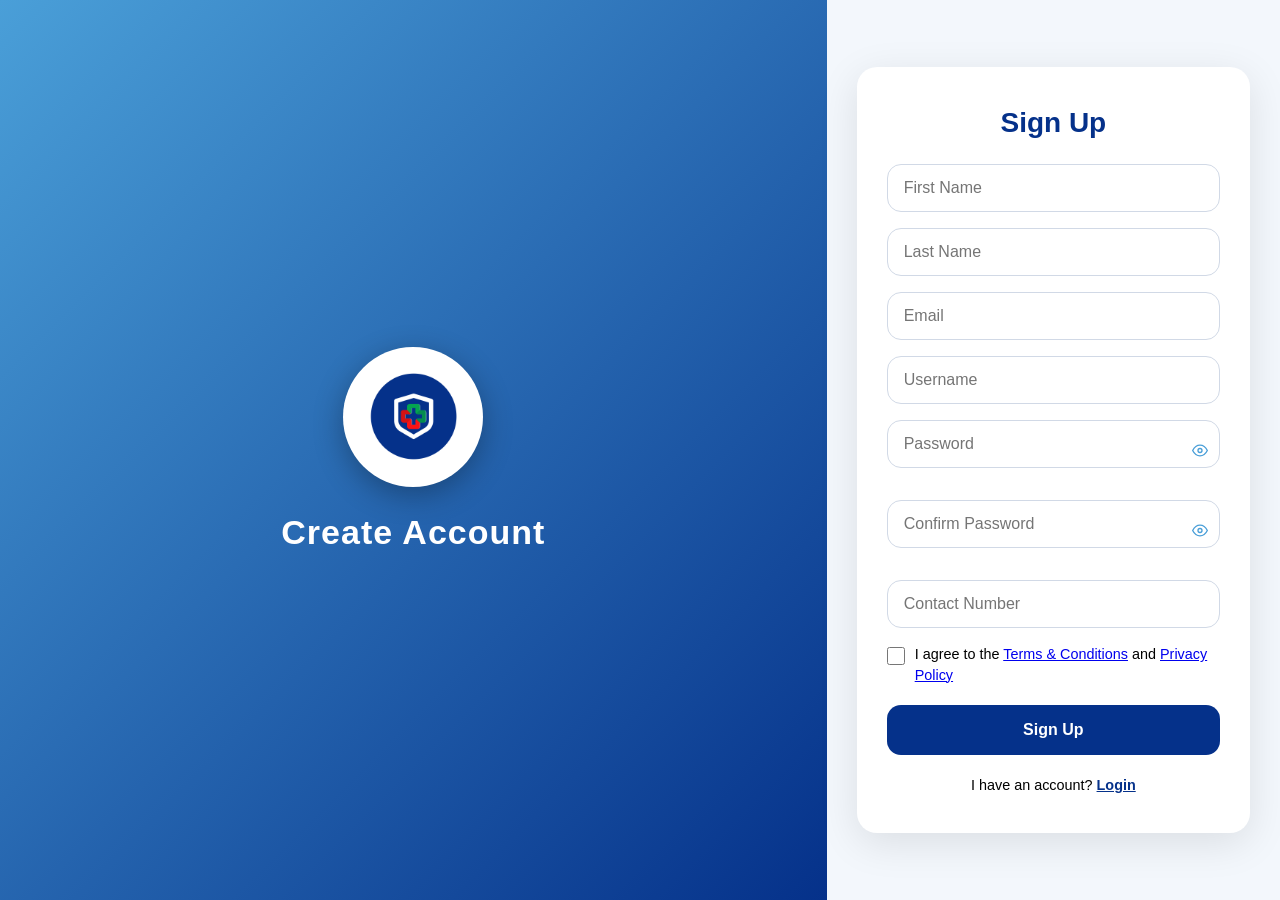
==== Medisafe_04-05-26 (Test)/Medisafe_web/index.html @ 57cc68f5 "Add files via upload" ====
<!DOCTYPE html>
<html lang="en">
<head>
  <meta charset="UTF-8">
  <meta name="viewport" content="width=device-width, initial-scale=1.0">
  <title>MediSafe Sign Up</title>
  <link rel="stylesheet" href="signup_page.css">
</head>
<body>
  <div class="container">
    <!-- LEFT SIDE -->
    <div class="left-side">
      <img src="assets/image.jpg" alt="MediSafe Logo" class="logo">
      <h1 class="left-title">Create Account</h1>
    </div>

    <!-- RIGHT SIDE -->
    <div class="right-side">
      
      <!-- Verification modal -->
      <div id="verification-modal" style="display: none; position: fixed; top: 0; left: 0; width: 100%; height: 100%; background: rgba(0, 0, 0, 0.5); z-index: 1000; justify-content: center; align-items: center;">
        <div style="background: white; padding: 30px; border-radius: 10px; text-align: center; width: 350px; position: relative;">
          <button id="close-modal" style="position: absolute; top: 10px; right: 10px; background: none; border: none; font-size: 20px; cursor: pointer;">&times;</button>
          <h2>Verify Your Email</h2>
          <p>Enter the 6-digit code sent to <strong id="verification-email"></strong></p>
          <input type="text" id="verification-code" placeholder="000000" maxlength="6" style="font-size: 24px; letter-spacing: 5px; text-align: center; width: 100%; padding: 10px; margin: 15px 0; border: 2px solid #ddd; border-radius: 5px;">
          <button id="verify-btn" style="width: 100%; padding: 10px; background: #4CAF50; color: white; border: none; border-radius: 5px; cursor: pointer; font-size: 16px;">Verify</button>
          <p style="margin-top: 15px; font-size: 12px; color: #999;">Didn't receive the code? <button type="button" id="resend-btn" style="background: none; border: none; color: #3A86FF; cursor: pointer; text-decoration: underline;">Resend</button></p>
        </div>
      </div>

      <div class="signup-card">
        <h2 class="signup-title">Sign Up</h2>
        <form id="signup-form">
          <input type="text" placeholder="First Name" name="firstName" required>
          <input type="text" placeholder="Last Name" name="lastName" required>
          <input type="email" placeholder="Email" name="email" id="email" required>
          <input type="text" placeholder="Username" name="username" required minlength="4">

          <div class="password-field">
            <input type="password" placeholder="Password" name="password" id="password" required>
            <button type="button" id="password-toggle" class="toggle-password" aria-label="Show password" data-showing="false">
              <svg width="16" height="16" viewBox="0 0 24 24" fill="none" xmlns="http://www.w3.org/2000/svg">
                <path d="M1 12C1 12 5 4 12 4C19 4 23 12 23 12C23 12 19 20 12 20C5 20 1 12 1 12Z" stroke="currentColor" stroke-width="2" stroke-linecap="round" stroke-linejoin="round"/>
                <circle cx="12" cy="12" r="3" stroke="currentColor" stroke-width="2"/>
              </svg>
            </button>
          </div>


          <div class="password-field">
            <input type="password" placeholder="Confirm Password" name="confirmPassword" id="confirmPassword" required>
            <button type="button" id="confirm-toggle" class="toggle-password" aria-label="Show password" data-showing="false">
              <svg width="16" height="16" viewBox="0 0 24 24" fill="none" xmlns="http://www.w3.org/2000/svg">
                <path d="M1 12C1 12 5 4 12 4C19 4 23 12 23 12C23 12 19 20 12 20C5 20 1 12 1 12Z" stroke="currentColor" stroke-width="2" stroke-linecap="round" stroke-linejoin="round"/>
                <circle cx="12" cy="12" r="3" stroke="currentColor" stroke-width="2"/>
              </svg>
            </button>
          </div>


          <input type="tel" placeholder="Contact Number" name="contact" required>

          <!-- Aligned checkbox with links -->
          <label class="agree-label">
            <input type="checkbox" id="agree" required>
            <div class="agree-label-text">
              I agree to the 
              <a href="terms.html" target="_blank">Terms & Conditions</a> 
              and 
              <a href="privacy.html" target="_blank">Privacy Policy</a>
            </div>
          </label>


          <button type="submit" class="signup-btn">Sign Up</button>
        </form>

        <p class="login-text">
          I have an account? <a href="login_page.html">Login</a>
        </p>
      </div>
    </div>
  </div>

  <script type="module">
    import { supabase } from './assets/supabaseClient.js';

    let userEmail = '';
    let userData = {};

    const openEye = '<svg width="16" height="16" viewBox="0 0 24 24" fill="none" xmlns="http://www.w3.org/2000/svg"><path d="M1 12C1 12 5 4 12 4C19 4 23 12 23 12C23 12 19 20 12 20C5 20 1 12 1 12Z" stroke="currentColor" stroke-width="2" stroke-linecap="round" stroke-linejoin="round"/><circle cx="12" cy="12" r="3" stroke="currentColor" stroke-width="2"/></svg>';
    const closedEye = '<svg width="16" height="16" viewBox="0 0 24 24" fill="none" xmlns="http://www.w3.org/2000/svg"><path d="M2.99902 3L20.999 21M9.8433 9.91364C9.32066 10.4536 8.99902 11.1892 8.99902 12C8.99902 13.6569 10.3422 15 12 15C12.8215 15 13.5667 14.669 14.1086 14.133M6.49902 6.64715C4.59972 7.90034 3.15305 9.78394 2.45703 12C3.73128 16.0571 7.52159 19 11.9992 19C13.9881 19 15.8414 18.4194 17.3988 17.4184M10.999 5.04939C11.328 5.01673 11.6617 5 11.9992 5C16.4769 5 20.2672 7.94291 21.5414 12C21.2607 12.894 20.8577 13.7338 20.3522 14.5" stroke="currentColor" stroke-width="2" stroke-linecap="round" stroke-linejoin="round"/></svg>';

    // Toggle password visibility
    function togglePassword(id) {
      console.log('Toggle clicked for', id);
      const input = document.getElementById(id);
      const button = document.querySelector('#' + id + ' + .toggle-password');
      const isShowing = button.getAttribute('data-showing') === 'true';
      
      input.type = isShowing ? 'password' : 'text';
      button.innerHTML = isShowing ? openEye : closedEye;
      button.setAttribute('data-showing', !isShowing);
      button.setAttribute('aria-label', isShowing ? 'Show password' : 'Hide password');
    }


    function configurePasswordToggle(fieldId) {
      const input = document.getElementById(fieldId);
      const button = document.querySelector('#' + fieldId + ' + .toggle-password');
      if (!input || !button) return;

      // Set initial state
      button.innerHTML = openEye;
      button.setAttribute('data-showing', 'false');
      button.style.display = 'block';
      button.setAttribute('aria-label', 'Show password');

      // Add click listener
      button.addEventListener('click', () => togglePassword(fieldId));

      // Hide button if empty
      const updateVisibility = () => {
        button.style.display = input.value.trim() ? 'block' : 'none';
      };
      input.addEventListener('input', updateVisibility);
    }

    configurePasswordToggle('password');
    configurePasswordToggle('confirmPassword');


    // Hide verification modal
    function hideVerificationModal() {
      document.getElementById('verification-modal').style.display = 'none';
      document.getElementById('signup-form').style.display = 'block';
    }

    // ================================
    // INSERT ROW INTO CUSTOM users TABLE
    // Called after OTP is verified successfully.
    // This is the missing step — Supabase Auth signup does NOT
    // automatically add a row to your custom users table.
    // ================================
    async function insertUserRow(email, firstName, lastName, contact) {
      try {
        // Check first if a row already exists for this email
        const { data: existing } = await supabase
          .from('users')
          .select('id')
          .eq('email', email)
          .single();

        if (existing) {
          // Row already exists — no need to insert again
          console.log('✅ User row already exists in users table:', existing.id);
          return existing.id;
        }
      } catch (_) {
        // .single() throws if no row found — that's fine, proceed to insert
      }

      // ✅ Insert new row into users table
      const { data, error } = await supabase
        .from('users')
        .insert([{
          email        : email,
          first_name   : firstName,
          last_name    : lastName,
          phone_number : contact,
          auth_provider: 'manual',
          is_verified  : true,
          profile_image: null
        }])
        .select('id')
        .single();

      if (error) {
        console.error('❌ Failed to insert user row:', error.message);
        return null;
      }

      console.log('✅ User row inserted into users table. id:', data.id);
      return data.id;
    }

    // Sign Up form submission using Supabase
    document.getElementById('signup-form').addEventListener('submit', async function(e) {
      e.preventDefault();

      const agree = document.getElementById('agree').checked;
      if (!agree) {
        alert('Please agree to the terms.');
        return;
      }

      const email = document.getElementById('email').value;
      const password = document.getElementById('password').value;
      const confirmPassword = document.getElementById('confirmPassword').value;
      const firstName = this.elements.firstName.value;
      const lastName = this.elements.lastName.value;
      const username = this.elements.username.value;
      const contact = this.elements.contact.value;

      if (!email || !password || !firstName || !lastName || !username || !contact) {
        alert('Please fill in all fields.');
        return;
      }

      if (password !== confirmPassword) {
        alert('Passwords do not match.');
        return;
      }

      // Store user data for later
      userData = { firstName, lastName, username, contact };
      userEmail = email;

      // Sign up with email and password
      const { data, error } = await supabase.auth.signUp({ 
        email, 
        password,
        options: {
          data: {
            first_name: firstName,
            last_name: lastName,
            username: username,
            contact_number: contact
          }
        }
      });
      console.log('SignUp response:', data, error);
      if (error) {
        alert('Signup error: ' + error.message);
        return;
      }

      // If email already confirmed (rare case)
      if (data.user && data.user.email_confirmed_at) {
        console.log('Email already confirmed, inserting user row and redirecting...');

        // ✅ Insert into users table
        const newId = await insertUserRow(email, firstName, lastName, contact);
        if (newId) {
          localStorage.setItem('currentUserEmail', email);
          localStorage.setItem('currentUserId',    String(newId));
        }

        alert('Account created! Logging you in...');
        window.location.href = 'dashboard_page.html';
      } else {
        console.log('Email not confirmed, showing OTP modal...');
        document.getElementById('verification-email').textContent = email;
        const modal = document.getElementById('verification-modal');
        modal.style.display        = 'flex';
        modal.style.justifyContent = 'center';
        modal.style.alignItems     = 'center';
        document.getElementById('signup-form').style.display = 'none';
      }
    });

    // Verify OTP code
    document.getElementById('verify-btn').addEventListener('click', async function() {
      const code = document.getElementById('verification-code').value;

      if (!code || code.length !== 6) {
        alert('Please enter a valid 6-digit code.');
        return;
      }

      const { data, error } = await supabase.auth.verifyOtp({
        email: userEmail,
        token: code,
        type : 'signup'
      });

      if (error) {
        alert('Verification error: ' + error.message);
        return;
      }

      // ✅ Insert row into your custom users table NOW that email is verified
      const newId = await insertUserRow(
        userEmail,
        userData.firstName,
        userData.lastName,
        userData.contact
      );

      // ✅ Save session so profile_page.js and profile_sync.js can load the profile
      localStorage.setItem('currentUserEmail', userEmail);
      if (newId) {
        localStorage.setItem('currentUserId', String(newId));
      }

      alert('Email verified! Logging you in...');
      window.location.href = 'dashboard_page.html';
    });

    // Resend verification code
    document.getElementById('resend-btn').addEventListener('click', async function(e) {
      e.preventDefault();
      const { error } = await supabase.auth.resend({ type: 'signup', email: userEmail });
      if (error) {
        alert('Resend error: ' + error.message);
        return;
      }
      alert('Code resent to ' + userEmail);
    });

    // Close modal
    document.getElementById('close-modal').addEventListener('click', function() {
      hideVerificationModal();
    });
  </script>
</body>
</html>
---- Medisafe_04-05-26 (Test)/Medisafe_web/signup_page.css ----
/* Reset */
* {
  margin: 0;
  padding: 0;
  box-sizing: border-box;
  font-family: 'Poppins', sans-serif;
}

/* Container full viewport */
html, body {
  height: 100%;
  width: 100%;
  background-color: #f3f7fc;
}

.container {
  display: flex;
  height: 100vh;
  width: 100vw;
}

/* LEFT SIDE */
.left-side {
  flex: 2;
  background: linear-gradient(135deg, #4a9fd8, #05318a);
  color: #fff;
  display: flex;
  flex-direction: column;
  align-items: center;
  justify-content: center;
  text-align: center;
  padding: 40px 20px;
}

.left-side .logo {
  width: 140px;
  height: 140px;
  border-radius: 50%;
  background-color: #fff;
  padding: 15px;
  object-fit: contain;
  margin-bottom: 25px;
  box-shadow: 0 8px 30px rgba(0, 0, 0, 0.3);
}

.left-side .left-title {
  font-size: 34px;
  font-weight: 700;
  line-height: 1.2;
  letter-spacing: 1px;
}

/* RIGHT SIDE */
.right-side {
  flex: 1;
  display: flex;
  justify-content: center;
  align-items: center;
  padding: 50px 30px;
  background-color: #f3f7fc;
}

/* SIGNUP CARD */
.signup-card {
  background-color: #fff;
  width: 100%;
  max-width: 420px;
  border-radius: 20px;
  padding: 40px 30px;
  box-shadow: 0 10px 40px rgba(0,0,0,0.1);
  transition: transform 0.3s, box-shadow 0.3s;
}

.signup-card:hover {
  transform: translateY(-5px);
  box-shadow: 0 15px 50px rgba(0,0,0,0.15);
}

.signup-title {
  font-size: 28px;
  font-weight: 700;
  text-align: center;
  margin-bottom: 25px;
  color: #05318a;
}

/* INPUTS - FIXED TO INCLUDE EMAIL */
.signup-card input[type="text"],
.signup-card input[type="email"],
.signup-card input[type="password"],
.signup-card input[type="tel"] {
  width: 100%;
  padding: 14px 16px;
  margin-bottom: 16px;
  border: 1px solid #d1d9e6;
  border-radius: 14px;
  font-size: 1rem;
  outline: none;
  transition: 0.3s;
}

.signup-card input[type="text"]:focus,
.signup-card input[type="email"]:focus,
.signup-card input[type="password"]:focus,
.signup-card input[type="tel"]:focus {
  border-color: #4a9fd8;
  box-shadow: 0 0 8px rgba(74, 159, 216, 0.3);
}

/* PASSWORD FIELD TOGGLE */
.password-field {
  position: relative;
  margin-bottom: 16px;
}

.password-field input {
  margin-bottom: 0;
  padding-right: 60px;
}

.password-field .toggle-password {
  position: absolute;
  right: 12px;
  top: 50%;
  transform: translateY(-50%);
  border: none;
  background: none;
  cursor: pointer;
  color: #4a9fd8;
  font-weight: 600;
  font-size: 0.9rem;
  transition: color 0.3s;
}

.password-field .toggle-password:hover {
  color: #05318a;
}

/* CHECKBOX ALIGNMENT */
.agree-label {
  display: flex;
  align-items: flex-start;
  gap: 10px;
  font-size: 0.9rem;
  margin-bottom: 20px;
  line-height: 1.4;
}

.agree-label input[type="checkbox"] {
  margin-top: 3px;
  flex-shrink: 0;
  width: 18px;
  height: 18px;
  cursor: pointer;
}

.agree-label-text {
  flex: 1;
}

.agree-label span {
  text-decoration: underline;
  color: #05318a;
  cursor: pointer;
  transition: color 0.3s;
}

.agree-label span:hover {
  color: #032766;
}

/* SIGNUP BUTTON */
.signup-btn {
  width: 100%;
  padding: 16px;
  background-color: #05318a;
  color: #fff;
  font-size: 1rem;
  font-weight: 700;
  border: none;
  border-radius: 14px;
  cursor: pointer;
  margin-bottom: 12px;
  transition: 0.3s;
}

.signup-btn:hover {
  background-color: #032766;
  transform: translateY(-2px);
}

.signup-btn:active {
  transform: translateY(0);
}

/* LOGIN LINK TEXT */
.login-text {
  text-align: center;
  font-size: 0.9rem;
  margin-top: 10px;
}

.login-text a {
  text-decoration: underline;
  color: #05318a;
  font-weight: 600;
  transition: color 0.3s;
}

.login-text a:hover {
  color: #032766;
}

/* RESPONSIVE */
@media (max-width: 900px) {
  .container {
    flex-direction: column;
  }

  .left-side {
    flex: none;
    width: 100%;
    padding: 30px 20px;
  }

  .left-side .logo {
    width: 100px;
    height: 100px;
  }

  .left-side .left-title {
    font-size: 28px;
  }

  .right-side {
    flex: none;
    width: 100%;
    padding: 30px 20px;
  }

  .signup-card {
    padding: 30px 25px;
  }
}

@media (max-width: 480px) {
  .signup-card {
    padding: 25px 20px;
  }

  .signup-title {
    font-size: 24px;
  }

  .signup-card input[type="text"],
  .signup-card input[type="email"],
  .signup-card input[type="password"],
  .signup-card input[type="tel"] {
    padding: 12px 14px;
    font-size: 0.9rem;
  }
}
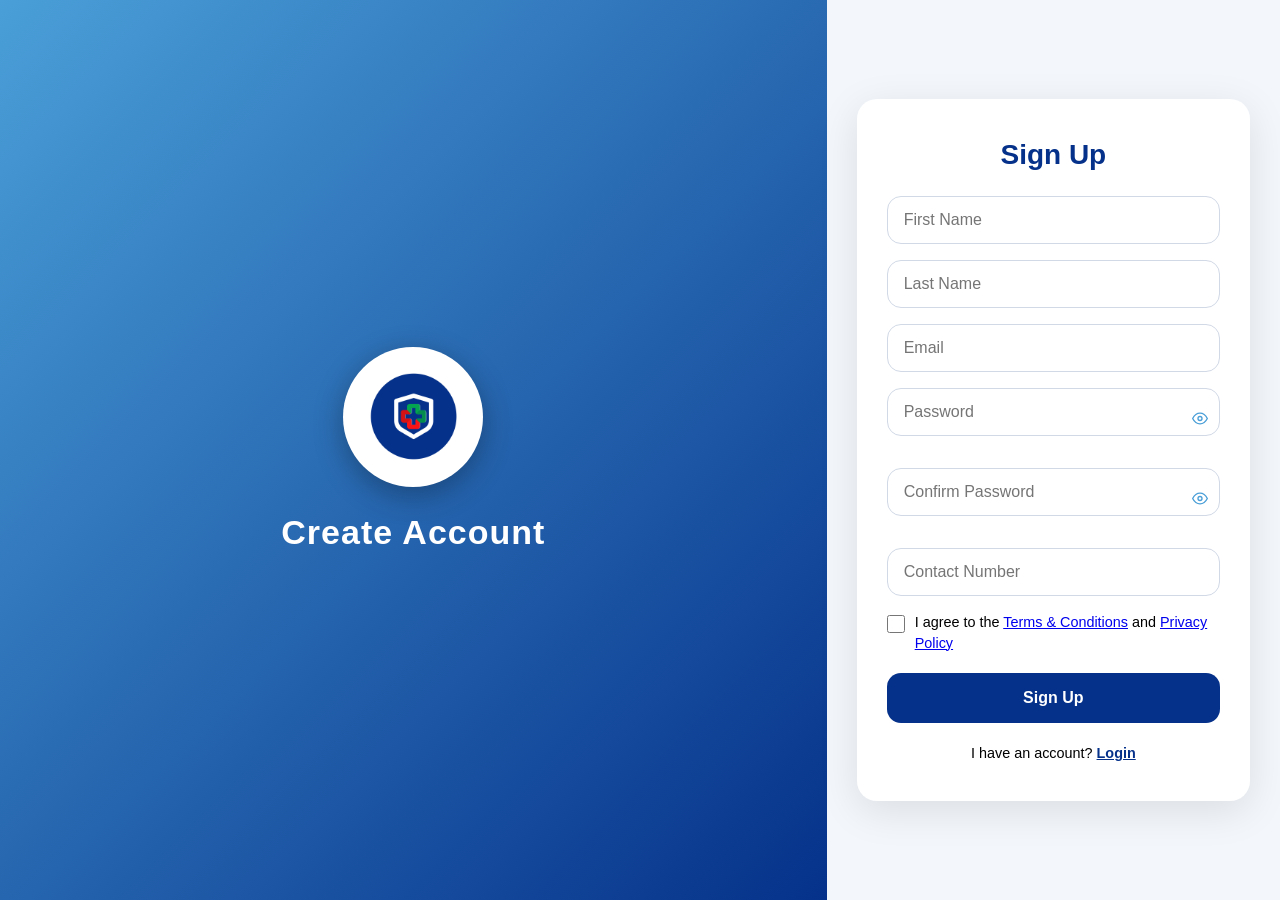
==== commit ce67b051: "Update index.html" ====
--- a/Medisafe_04-05-26 (Test)/Medisafe_web/index.html
+++ b/Medisafe_04-05-26 (Test)/Medisafe_web/index.html
@@ -35,7 +35,6 @@
           <input type="text" placeholder="First Name" name="firstName" required>
           <input type="text" placeholder="Last Name" name="lastName" required>
           <input type="email" placeholder="Email" name="email" id="email" required>
-          <input type="text" placeholder="Username" name="username" required minlength="4">
 
           <div class="password-field">
             <input type="password" placeholder="Password" name="password" id="password" required>
@@ -200,10 +199,9 @@
       const confirmPassword = document.getElementById('confirmPassword').value;
       const firstName = this.elements.firstName.value;
       const lastName = this.elements.lastName.value;
-      const username = this.elements.username.value;
       const contact = this.elements.contact.value;
 
-      if (!email || !password || !firstName || !lastName || !username || !contact) {
+      if (!email || !password || !firstName || !lastName || !contact) {
         alert('Please fill in all fields.');
         return;
       }
@@ -214,7 +212,7 @@
       }
 
       // Store user data for later
-      userData = { firstName, lastName, username, contact };
+      userData = { firstName, lastName, contact };
       userEmail = email;
 
       // Sign up with email and password
@@ -225,7 +223,6 @@
           data: {
             first_name: firstName,
             last_name: lastName,
-            username: username,
             contact_number: contact
           }
         }
